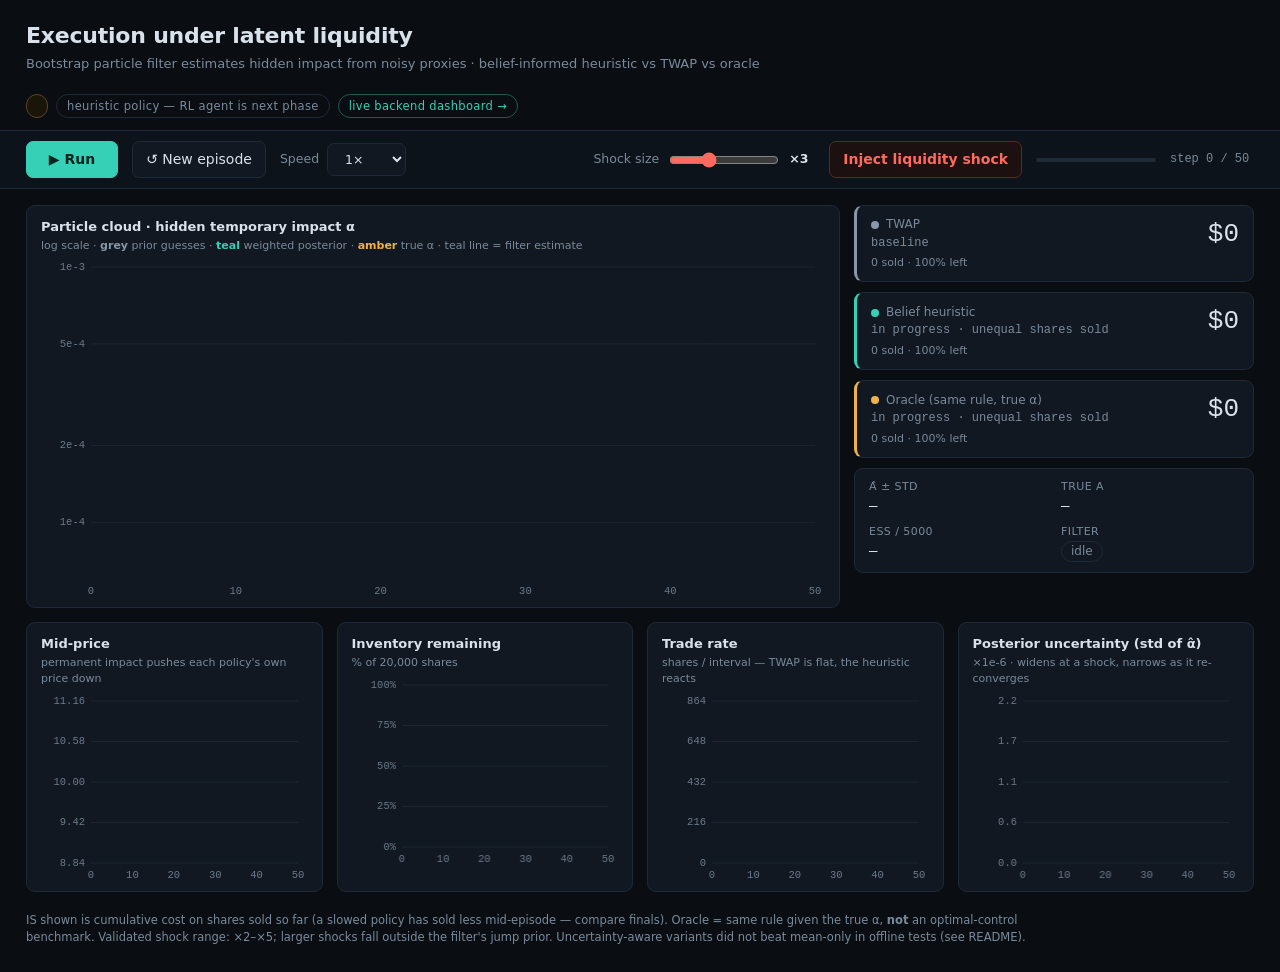
==== frontend/index.html @ 6b694151 "Initial commit: EDI optimal execution under latent liquidity" ====
<!doctype html>
<html lang="en"><head><meta charset="utf-8"><meta name="viewport" content="width=device-width,initial-scale=1">
<title>Execution under latent liquidity — live</title><link rel="stylesheet" href="style.css"></head>
<body>
<header>
  <div class="brand"><h1>Execution under latent liquidity</h1>
    <p>Bootstrap particle filter estimates hidden impact from noisy proxies · belief-informed heuristic vs TWAP vs oracle</p></div>
  <div class="tags"><span class="chip warn"></span><span class="chip">heuristic policy — RL agent is next phase</span><a class="chip" href="dashboard.html" style="text-decoration:none;color:var(--be);border-color:#1d5a4e">live backend dashboard →</a></div>
</header>
<section class="bar">
  <button id="run" class="btn primary">▶ Run</button><button id="reset" class="btn">↺ New episode</button>
  <label>Speed <select id="speed"><option value="600">0.5×</option><option value="300" selected>1×</option><option value="140">2×</option><option value="60">5×</option></select></label>
  <div class="grow"></div>
  <label>Shock size <input id="mult" type="range" min="2" max="5" step="0.5" value="3"><b id="multv">×3</b></label>
  <button id="shock" class="btn shock">Inject liquidity shock</button>
  <div class="prog"><i id="progi"></i></div><span id="stepv" class="mono">step 0 / 50</span>
</section>
<main>
  <article class="card cloud"><h2>Particle cloud · hidden temporary impact α<small>log scale · <u class="tp">grey</u> prior guesses · <u class="tb">teal</u> weighted posterior · <u class="to">amber</u> true α · teal line = filter estimate</small></h2><canvas id="c-cloud"></canvas></article>
  <aside class="side">
    <div class="kpi" data-k="twap"><span class="lab"><i class="dot tw"></i>TWAP</span><b id="is-twap" class="mono">$0</b><em id="d-twap" class="mono">baseline</em><small id="s-twap"></small></div>
    <div class="kpi" data-k="belief"><span class="lab"><i class="dot be"></i>Belief heuristic</span><b id="is-belief" class="mono">$0</b><em id="d-belief" class="mono">—</em><small id="s-belief"></small></div>
    <div class="kpi" data-k="oracle"><span class="lab"><i class="dot or"></i>Oracle (same rule, true α)</span><b id="is-oracle" class="mono">$0</b><em id="d-oracle" class="mono">—</em><small id="s-oracle"></small></div>
    <div class="filt"><div><span>α̂ ± std</span><b id="f-est" class="mono">—</b></div><div><span>true α</span><b id="f-true" class="mono">—</b></div>
      <div><span>ESS / 5000</span><b id="f-ess" class="mono">—</b></div><div><span>filter</span><b id="f-hp" class="pill">idle</b></div></div>
  </aside>
  <article class="card"><h2>Mid-price<small>permanent impact pushes each policy's own price down</small></h2><canvas id="c-price"></canvas></article>
  <article class="card"><h2>Inventory remaining<small>% of 20,000 shares</small></h2><canvas id="c-inv"></canvas></article>
  <article class="card"><h2>Trade rate<small>shares / interval — TWAP is flat, the heuristic reacts</small></h2><canvas id="c-rate"></canvas></article>
  <article class="card"><h2>Posterior uncertainty (std of α̂)<small>×1e-6 · widens at a shock, narrows as it re-converges</small></h2><canvas id="c-std"></canvas></article>
</main>
<footer>IS shown is cumulative cost on shares sold so far (a slowed policy has sold less mid-episode — compare finals). Oracle = same rule given the true α, <u>not</u> an optimal-control benchmark. Validated shock range: ×2–×5; larger shocks fall outside the filter's jump prior. Uncertainty-aware variants did not beat mean-only in offline tests (see README).</footer>
<script src="engine.js"></script><script src="app.js"></script></body></html>
---- frontend/style.css ----
:root{--bg:#0a0e13;--panel:#111821;--line:#1e2a37;--tx:#d9e1ea;--mut:#7a8a9b;
--tw:#8796a8;--be:#35d0b5;--or:#f0b24a;--sh:#ff6a5e;--r:9px}
*{box-sizing:border-box}html,body{margin:0;background:var(--bg);color:var(--tx);font:14px/1.45 "Segoe UI",system-ui,-apple-system,sans-serif}
.mono{font-family:ui-monospace,"Cascadia Mono",Consolas,Menlo,monospace;font-variant-numeric:tabular-nums}
header{display:flex;justify-content:space-between;align-items:flex-end;gap:20px;padding:20px 26px 12px;flex-wrap:wrap}
h1{margin:0;font-size:22px;font-weight:600;letter-spacing:-.01em}.brand p{margin:3px 0 0;color:var(--mut);font-size:13px}
.tags{display:flex;gap:8px;flex-wrap:wrap}.chip{border:1px solid var(--line);color:var(--mut);padding:3px 10px;border-radius:99px;font-size:11.5px;letter-spacing:.03em}
.chip.warn{color:var(--or);border-color:#5a4520;background:#1a1509}
.bar{display:flex;align-items:center;gap:14px;padding:10px 26px;border-block:1px solid var(--line);background:#0d131a;flex-wrap:wrap}.grow{flex:1}
label{color:var(--mut);font-size:12.5px;display:flex;align-items:center;gap:8px}label b{color:var(--tx);min-width:26px}
select,.btn{background:var(--panel);color:var(--tx);border:1px solid var(--line);border-radius:7px;padding:7px 13px;font:inherit;cursor:pointer}
.btn:hover{border-color:#34485c}.btn.primary{background:var(--be);color:#04231d;border-color:var(--be);font-weight:600;min-width:92px}
.btn.shock{color:var(--sh);border-color:#5b2a27;background:#1c1010;font-weight:600}.btn.shock:hover{background:#2a1513;border-color:var(--sh)}
.btn:disabled{opacity:.4;cursor:not-allowed}input[type=range]{accent-color:var(--sh);width:110px}
.prog{width:120px;height:4px;background:var(--line);border-radius:4px;overflow:hidden}.prog i{display:block;height:100%;width:0;background:var(--be)}
#stepv{color:var(--mut);font-size:12px;min-width:84px}
main{display:grid;grid-template-columns:repeat(12,1fr);gap:14px;padding:16px 26px}
.cloud{grid-column:span 8}.side{grid-column:span 4;display:flex;flex-direction:column;gap:10px}main>.card:nth-of-type(n+2){grid-column:span 3}
.card{background:var(--panel);border:1px solid var(--line);border-radius:var(--r);padding:12px 14px 8px;min-width:0}
h2{margin:0 0 6px;font-size:13px;font-weight:600;display:flex;flex-direction:column;gap:1px}h2 small{font-weight:400;color:var(--mut);font-size:11px}
u{text-decoration:none;font-weight:600}.tp{color:var(--tw)}.tb{color:var(--be)}.to{color:var(--or)}
canvas{width:100%;height:190px;display:block}.cloud canvas{height:340px}
.kpi{background:var(--panel);border:1px solid var(--line);border-left:3px solid var(--tw);border-radius:var(--r);padding:10px 14px;display:grid;grid-template-columns:1fr auto;gap:0 10px}
.kpi[data-k=belief]{border-left-color:var(--be)}.kpi[data-k=oracle]{border-left-color:var(--or)}
.kpi .lab{grid-column:1;color:var(--mut);font-size:12px;display:flex;align-items:center;gap:7px}.kpi b{grid-row:1/3;grid-column:2;font-size:26px;font-weight:500;text-align:right;align-self:center}
.kpi em{font-style:normal;font-size:12px;color:var(--mut)}.kpi small{grid-column:1/3;color:var(--mut);font-size:11px;margin-top:2px}
.kpi.win em{color:var(--be)}.kpi.lose em{color:var(--sh)}.kpi.final{box-shadow:0 0 0 1px #2b3d4f inset}
.dot{width:8px;height:8px;border-radius:50%;display:inline-block}.dot.tw{background:var(--tw)}.dot.be{background:var(--be)}.dot.or{background:var(--or)}
.filt{background:var(--panel);border:1px solid var(--line);border-radius:var(--r);padding:10px 14px;display:grid;grid-template-columns:1fr 1fr;gap:8px 14px}
.filt span{display:block;color:var(--mut);font-size:11px;letter-spacing:.04em;text-transform:uppercase}.filt b{font-weight:500;font-size:14px}
.pill{display:inline-block;padding:1px 9px;border-radius:99px;font-size:12px!important;border:1px solid var(--line);color:var(--mut)}
.pill.ok{color:var(--be);border-color:#1d5a4e;background:#0b1d1a}.pill.low{color:var(--or);border-color:#5a4520;background:#1a1509}
footer{padding:4px 26px 26px;color:var(--mut);font-size:11.5px;max-width:1100px}
@media(max-width:1000px){.cloud,.side,main>.card:nth-of-type(n+2){grid-column:span 12}}
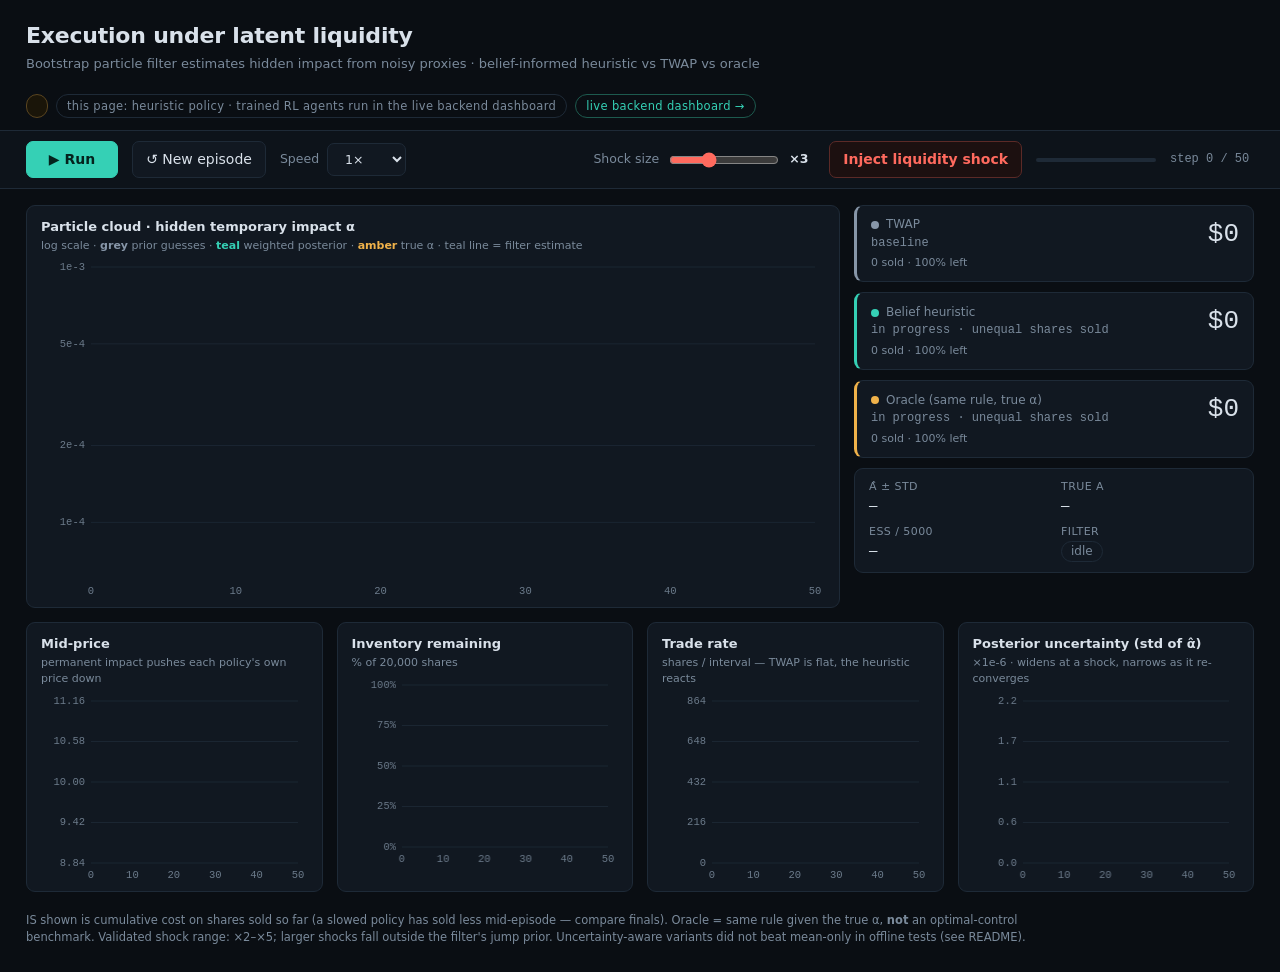
==== commit 1302f2d1: "Final documentation done" ====
--- a/frontend/index.html
+++ b/frontend/index.html
@@ -5,7 +5,7 @@
 <header>
   <div class="brand"><h1>Execution under latent liquidity</h1>
     <p>Bootstrap particle filter estimates hidden impact from noisy proxies · belief-informed heuristic vs TWAP vs oracle</p></div>
-  <div class="tags"><span class="chip warn"></span><span class="chip">heuristic policy — RL agent is next phase</span><a class="chip" href="dashboard.html" style="text-decoration:none;color:var(--be);border-color:#1d5a4e">live backend dashboard →</a></div>
+  <div class="tags"><span class="chip warn"></span><span class="chip">this page: heuristic policy · trained RL agents run in the live backend dashboard</span><a class="chip" href="dashboard.html" style="text-decoration:none;color:var(--be);border-color:#1d5a4e">live backend dashboard →</a></div>
 </header>
 <section class="bar">
   <button id="run" class="btn primary">▶ Run</button><button id="reset" class="btn">↺ New episode</button>
